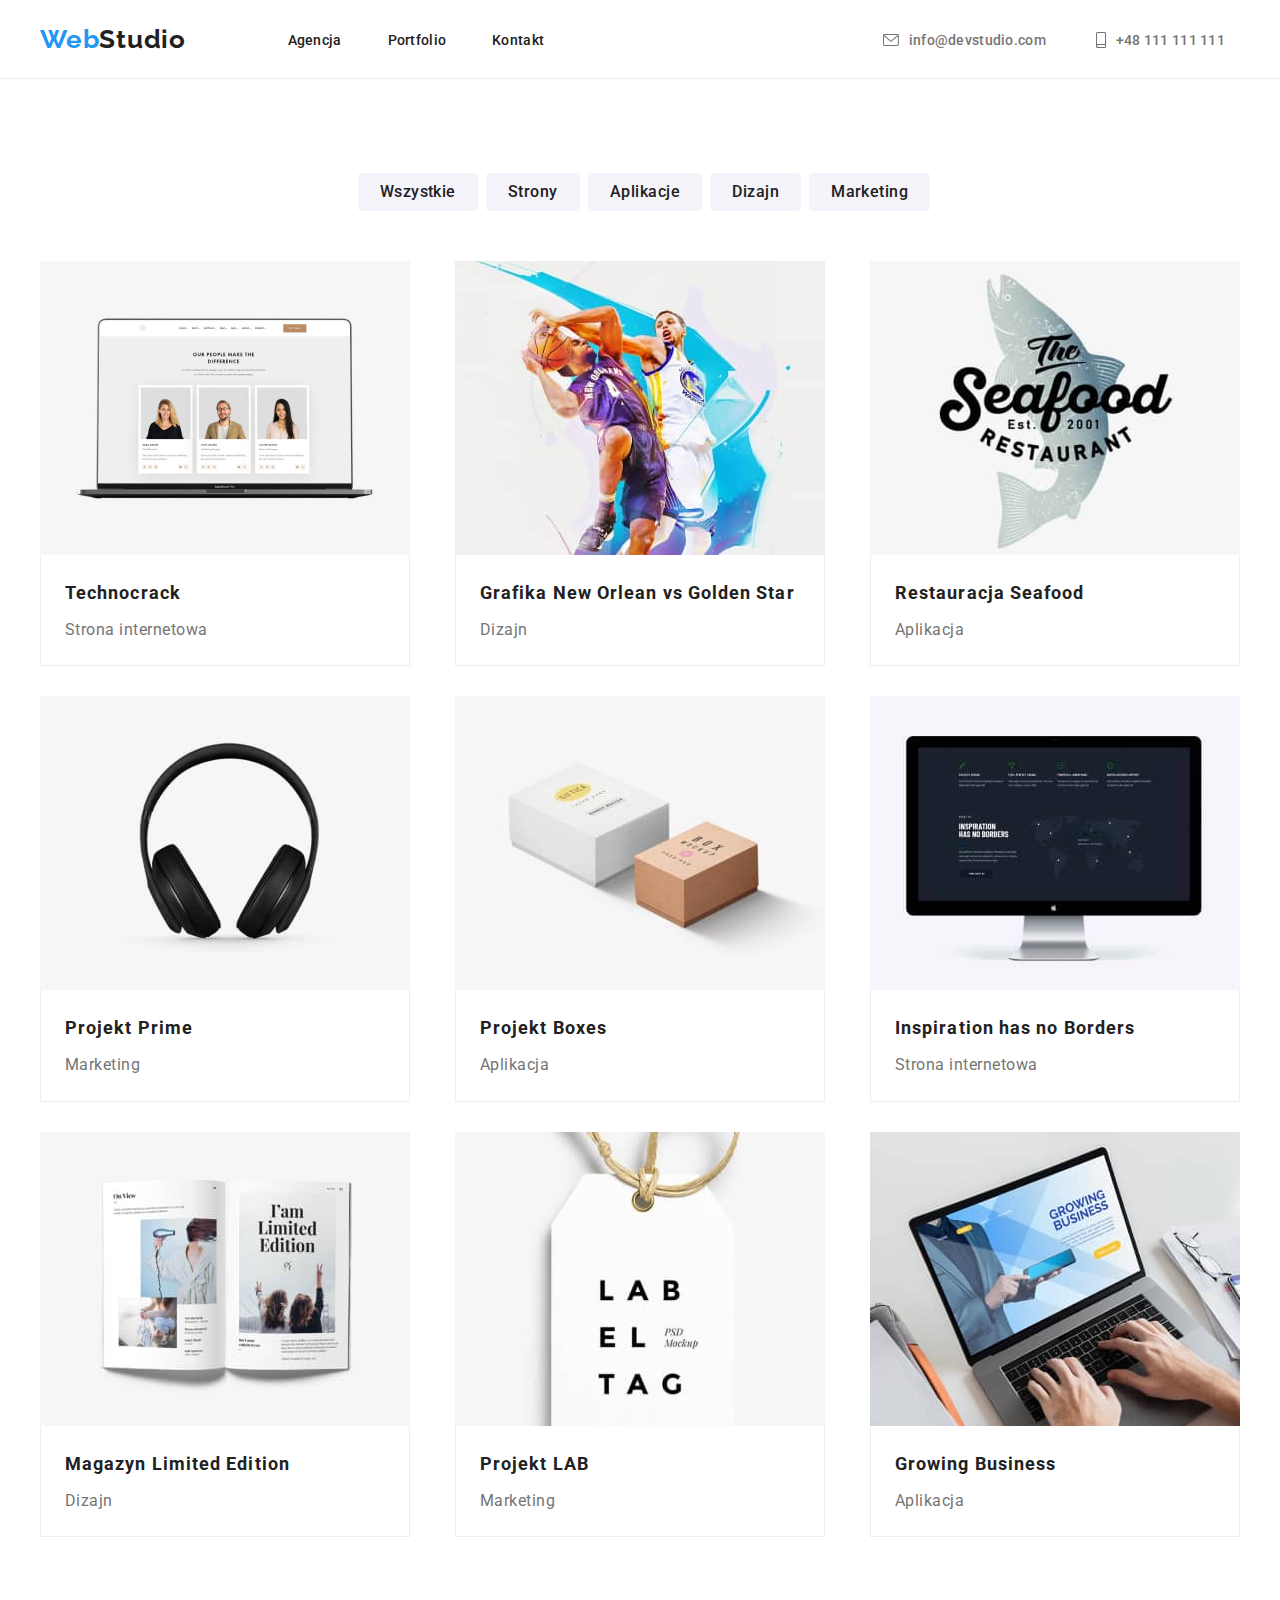
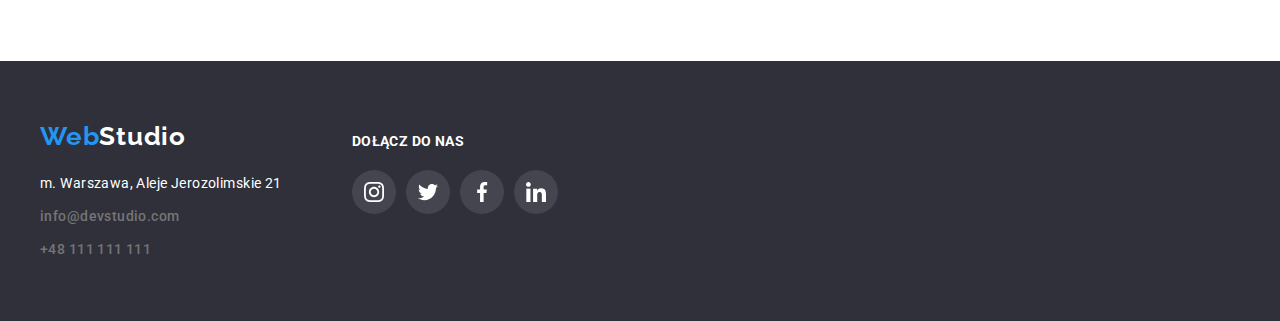
==== portfolio.html @ a98da820 "HW 05" ====
<!DOCTYPE html>
<html lang="pl">
  <!---- ======= H E A D  ======= -->

  <head>
    <title>WebStudio</title>
    <meta charset="utf-8" />
    <meta
      name="desctription"
      content="Efektywne rozwiązania dla Waszego biznesu"
    />
    <link rel="stylesheet" href="css/mordern-normalize.css" />
    <link rel="stylesheet" href="css/styles.css" />
    <link rel="preconnect" href="https://fonts.googleapis.com" />
    <link rel="preconnect" href="https://fonts.gstatic.com" crossorigin />
    <link
      href="https://fonts.googleapis.com/css2?family=Raleway:wght@700&family=Roboto:wght@400;500;700;900&display=swap"
      rel="stylesheet"
    />
  </head>

  <!---- ======= B O D Y ======= -->
  <body>
    <!---- ======= H E A D E R ======= -->

     <header class="header">
      <div class="contanier">
        <nav class="navigation">
          <a href="./index.html" class="navigation-logo logo link1"
            >Web<span class="studioheader">Studio</span></a
          >
          <ul class="navigation-list list">
            <li class="navigation-list-item">
              <a href="" class="link1">Agencja</a>
            </li>
            <li class="navigation-list-item">
              <a href="./portfolio.html" class="link1">Portfolio</a>
            </li>
            <li class="navigation-list-item">
              <a href="" class="link1">Kontakt</a>
            </li>
          </ul>
          <adress class="adress list">
            <ul class="navigation-adress list">    
              <li class="navigation-adress-item">
                  <a href="mailto:info@devstudio.com" class="navigation-center link2">
                  <svg class="navigation-icon" width="16" height="12">
                  <use href="./images/icons.svg#icon-envelope" class="navigation-icon"></use>
                  </svg>
                  info@devstudio.com</a>
              </li>
              <li class="navigation-adress-item">
                  <a href="tel:+48111111111" class="navigation-center link2">
                  <svg class="navigation-icon" width="10" height="16">
                  <use href="./images/icons.svg#icon-smartphone"></use>
                  </svg>
                    +48 111 111 111</a>
              </li>
            </ul>
          </adress>
        </nav>
      </div>
    </header>

    <!---- ======= M A I N ======= -->

    <main>
      <!---- ======= P O R T F O L I O  B U T T O N S ======= -->

      <section class="buttons-section section">
        <ul class="portfolio-button-list list">
          <li>
            <button class="portfolio-button button" type="button">
              Wszystkie
            </button>
          </li>
          <li>
            <button class="portfolio-button button" type="button">
              Strony
            </button>
          </li>
          <li>
            <button class="portfolio-button button" type="button">
              Aplikacje
            </button>
          </li>
          <li>
            <button class="portfolio-button button" type="button">
              Dizajn
            </button>
          </li>
          <li>
            <button class="portfolio-button button" type="button">
              Marketing
            </button>
          </li>
        </ul>
      </section>

      <!---- ======= P O R T F O L I O ======= -->

      <section class="portfolio-section section">
        <div class="contanier">
          <ul class="portfolio-list list">
            <li class="portfolio-item">
              <img
                src="images/portfolio/technocrack.jpg"
                alt="Technocrack"
                width="370"
                height="294"
              />
              <div class="portfolio-item-duble">
                <h3 class="portfolio-title">Technocrack</h3>
                <p class="portfolio-text">Strona internetowa</p>
              </div>
            </li>
            <li class="portfolio-item">
              <img
                src="images/portfolio/grafikaneworleanvsgoldenstar.jpg"
                alt="Grafika New Orlean vs Golden Star"
                width="370"
                height="294"
              />
              <div class="portfolio-item-duble">
                <h3 class="portfolio-title">
                  Grafika New Orlean vs Golden Star
                </h3>
                <p class="portfolio-text">Dizajn</p>
              </div>
            </li>
            <li class="portfolio-item">
              <img
                src="images/portfolio/restauracjaseafood.jpg"
                alt="Restauracja Seafood"
                width="370"
                height="294"
              />
              <div class="portfolio-item-duble">
                <h3 class="portfolio-title">Restauracja Seafood</h3>
                <p class="portfolio-text">Aplikacja</p>
              </div>
            </li>
            <li class="portfolio-item">
              <img
                src="images/portfolio/projektprime.jpg"
                alt="Projekt Prime"
                width="370"
                height="294"
              />
              <div class="portfolio-item-duble">
                <h3 class="portfolio-title">Projekt Prime</h3>
                <p class="portfolio-text">Marketing</p>
              </div>
            </li>
            <li class="portfolio-item">
              <img
                src="images/portfolio/projektboxes.jpg"
                alt="Projekt Boxes"
                width="370"
                height="294"
              />
              <div class="portfolio-item-duble">
                <h3 class="portfolio-title">Projekt Boxes</h3>
                <p class="portfolio-text">Aplikacja</p>
              </div>
            </li>
            <li class="portfolio-item">
              <img
                src="images/portfolio/inspirationhasnoborders.jpg"
                alt="Inspiration has no Borders"
                width="370"
                height="294"
              />
              <div class="portfolio-item-duble">
                <h3 class="portfolio-title">Inspiration has no Borders</h3>
                <p class="portfolio-text">Strona internetowa</p>
              </div>
            </li>
            <li class="portfolio-item">
              <img
                src="images/portfolio/magazynlimitededition.jpg"
                alt="Magazyn Limited Edition"
                width="370"
                height="294"
              />
              <div class="portfolio-item-duble">
                <h3 class="portfolio-title">Magazyn Limited Edition</h3>
                <p class="portfolio-text">Dizajn</p>
              </div>
            </li>
            <li class="portfolio-item">
              <img
                src="images/portfolio/projektlab.jpg"
                alt="Projekt LAB"
                width="370"
                height="294"
              />
              <div class="portfolio-item-duble">
                <h3 class="portfolio-title">Projekt LAB</h3>
                <p class="portfolio-text">Marketing</p>
              </div>
            </li>
            <li class="portfolio-item">
              <img
                src="images/portfolio/growingbusiness.jpg"
                alt="Growing Business"
                width="370"
                height="294"
              />
              <div class="portfolio-item-duble">
                <h3 class="portfolio-title">Growing Business</h3>
                <p class="portfolio-text">Aplikacja</p>
              </div>
            </li>
          </ul>
        </div>
      </section>
    </main>

    <!---- ======= F O O T E R ======= -->

    <footer>
      <div class="footer-contanier contanier">
        <div class="footer-adress">
        <a href="./index.html" class="logo">Web<span class="studiofooter">Studio</spasn></a>
        <address class="footer-adress1">m. Warszawa, Aleje Jerozolimskie 21
     </address>
        <address>
          <ul class="list">
            <li class="footer-adress2">
              <a href="mailto:info@devstudio.com" class="link2">info@devstudio.com</a>
            </li>
            <li class="footer-adress2">
              <a href="tel:+48111111111" class="link2">+48 111 111 111</a>
            </li>
          </ul>
        </address>
        </div>
        <div class="footer-social">
          <h2 class="footer-joinus">DOŁĄCZ DO NAS</h2>
          <ul class="footer-social-list list">
                  <li class="footer-li">
                  <a class="footer-circle link">
                  <svg class="footer-icon" width="20" height="20">
                    <use href="./images/icons.svg#icon-instagram"></use>
                  </svg>
                  </a>
                  </li>
                  <li class="footer-li">
                  <a class="footer-circle link">
                  <svg class="footer-icon" width="20" height="20">
                    <use href="./images/icons.svg#icon-twitter"></use>
                  </svg>
                  </a>
                  </li>
                  <li class="footer-li">
                  <a class="footer-circle link">
                  <svg class="footer-icon" width="20" height="20">
                    <use href="./images/icons.svg#icon-facebook"></use>
                  </svg>
                  </a>
                  </li>
                  <li class="footer-li">
                  <a class="footer-circle link">
                  <svg class="footer-icon" width="20" height="20">
                    <use href="./images/icons.svg#icon-linkedin"></use>
                  </svg>
                  </a>
                  </li>
                </ul>
        </div>
      </div>
    </footer>
  </body>
</html>
---- css/styles.css ----
:root {
  --text-color: #212121;
  --text-color2: #ffffff;
  --text-color3: #757575;
  --brand-color: #2196f3;
  --bacground-color1: #2f303a;
  --background-contanier-color1: #F5F4FA;
  --our-clients-vector-fill: #AFB1B8;
  --main-font: 'Roboto', 'Raleway', sans-serif;
}

/* ======= G E N E R A L ======= */

body {
  font-family: var(--main-font);
  color: var(--text-color);
  font-size: 14px;
}

h1,
h2,
h3,
h4,
h5,
h6 {
  margin: 0;
  padding: 0;
}

ul,
ol {
  margin: 0;
  padding: 0;
}

p {
  margin: 0;
  padding: 0;
}

img {
  display: block;
}

address {
  line-height: 1.71em;
}

.contanier {
  max-width: 1200px;
  margin: 0 auto;
}

.section {
  padding-top: 94px;
  padding-left: 15px;
  padding-bottom: 94px;
  padding-right: 15px;
}

/* ======= L I N K S  ======= */

.list {
  list-style: none;
}

.link1 {
  color: var(--text-color);
  font-weight: 500;
  text-decoration: none;
}

.link2 {
  color: var(--text-color3);
  font-weight: 500;
  text-decoration: none;
}

.link1:hover,
.link2:hover {
  color: var(--brand-color);
}

.link1:focus,
.link2:focus {
  color: var(--brand-color);
}

.logo {
  font-family: 'Raleway';
  color: var(--brand-color);
  text-decoration: none;
  font-style: normal;
  font-weight: 700;
  font-size: 26px;
  line-height: 1.17em;
  letter-spacing: 0.03em;
}

.studioheader {
  color: var(--text-color);
}

.studiofooter {
  color: var(--text-color2);
}

/* ======= B U T T O N S ======= */

.button {
  background-color: var(--brand-color);
  color: var(--text-color2);
  font-size: 16px;
  width: 200px;
  font-weight: 500;
  border: none;
  text-align: center;
  cursor: pointer;
  border-radius: 4px;
  line-height: 1.6em;
  font-family: inherit;
  white-space: nowrap;
}

.button:active,
.button:focus,
.button:hover {
  
}

/* ======= H E A D E R ======= */

.header {
  border-bottom: 1px solid #ececec;
}

.navigation {
  display: flex;
  justify-content: space-between;
  letter-spacing: 0.02em;
}

.navigation-logo {
  margin: 24px 93px 24px 0;
}

.navigation-list {
  display: flex;
  margin-top: 32px;
  margin-right: 330px;
}

.navigation-icon {
  margin-right: 10px;
  cursor: pointer;
  fill: currentColor;
}

.navigation-adress-item:active,
.navigation-adress-item:focus,
.navigation-adress-item:hover {
   fill: var(--brand-color);
   color: var(--brand-color);
}



.navigation-list-item:not(:last-child) {
  margin-right: 46px;
}

.header {
  margin-left: auto;
}

.navigation-adress {
  display: flex;
  align-items: center;
  letter-spacing: 0.02em;
  margin-right: 15px;
  margin-top: 32px; 
}

.navigation-adress-item {
 display: flex;
 align-items: center;
}

.navigation-center {
  display: flex;
  align-items: center;
}

.navigation-adress-item:not(:last-child) {
  margin-right: 50px;
}



/* ======= M A I N ======= */

/* ======= F I R S T  S E C T I O N ======= */

.main-contanier {
  display: flex;
  flex-direction: column;
  align-items: center;
}

.main-header {
  font-size: 44px;
  font-weight: 900;
  font-style: normal;
  line-height: 1.36em;
  letter-spacing: 0.06em;
  text-align: center;
  color: var(--text-color2);
  width: 696px;
  padding-bottom: 30px;
} 
 
.main-header-background1 {
  background-image:  
                linear-gradient(rgba(47, 48, 58, 0.4),
                rgba(47, 48, 58, 0.4),
                rgba(47, 48, 58, 0.4),
                rgba(47, 48, 58, 0.4)),
                url("../images/background/backgroundteam.png");
  min-height: 600px;
  background-size: 1600px;
  background-repeat: no-repeat;
  background-position: center;
  display: flex;
  flex-direction: column;
  justify-content: center;
}

.main-button {
  width: 200px;
  height: 50px;
  justify-content: space-evenly;
  letter-spacing: 0.06em;
}

/* ======= S E C O N D  S E C T I O N ======= */

.second-section-image-list {
  display: flex;
  justify-content: space-between;
}

.second-section-image-contanier {
  width: 270px;
  background-color: var(--background-contanier-color1);
  margin-bottom: 30px;
  display: flex;
  justify-content: center;
}

.second-section-image {
  margin: 25px 0 25px 0;
}

.second-section-list {
  display: flex;
  align-items: center;
  justify-content: space-between;
}

.second-section-head {
  font-weight: 700;
  line-height: 1.17em;
  letter-spacing: 0.06em;
}

.second-section-post {
  color: var(--text-color3);
  line-height: 1.71em;
  letter-spacing: 0.03em;
  margin-top: 15px;
  max-width: 270px;
}

/* ======= T H I R D  S E C T I O N ======= */

.third-section {
  padding-top: 0;
}

.third-section-head {
  text-align: center;
  font-size: 36px;
  font-weight: 700;
  line-height: 1.17em;
  letter-spacing: 0.03em;
  margin-bottom: 50px;  
}

.third-section-list {
  display: flex;
  justify-content: space-between;
  align-items: center;
 
}
 
/* ======= C R E W  S E C T I O N ======= */

.crew-section-background {
  background-color: #F5F4FA;
}
.crew-section-head {
  text-align: center;
  font-size: 36px;
  font-weight: 700;
  line-height: 1.17em;
  letter-spacing: 0.03em;
  margin-bottom: 50px;
}

.crew-section-list {
  display: flex;
  justify-content: space-between;
  align-items: center;
}

.crew-section-item {
  background-color: var(--text-color2);
  box-shadow: 0px 1px 3px rgba(0, 0, 0, 0.12), 0px 1px 1px rgba(0, 0, 0, 0.14), 0px 2px 1px rgba(0, 0, 0, 0.2);
  border-radius: 0px 0px 4px 4px;
}
    
.crew-section-post-head {
  font-size: 16px;
  font-weight: 500;
  line-height: 1.17em;  
  letter-spacing: 0.03em;
  text-align: center;
  margin-top: 30px
}

.crew-section-post {
  font-size: 16px;
  color:var(--text-color3); 
  line-height: 1.17;
  letter-spacing: 0.03em;
  text-align: center;
  margin: 10px 0 0 0;  
}

.crew-section-social {
  display: flex;
  align-items: center;
  justify-content: space-around;
  margin-bottom: 30px;
  margin-left: 32px;
  margin-right: 32px;
  margin-top: 16px;
 
}

.crew-section-li {
  padding: 0;
  margin: 0;
  display: flex;
  justify-content: space-around;
}


.circle {
  display: flex;
  width: 44px;
  height: 44px;
  border-radius: 50%;
  justify-content: center;
  align-items: center;
  cursor: pointer;
  fill: var(--text-color2);
}

.circle:active,
.circle:focus,
.circle:hover {
  background-color: var(--brand-color);
  fill: var(--text-color2);
}

.crew-section-icon {
  fill: var(--our-clients-vector-fill);
}

.circle:active,
.circle:focus,
.circle:hover > .crew-section-icon {
  fill: var(--text-color2);
}

/* ======= O U R  C L I E N T S ======= */

.ourclients-head {
  text-align: center;
  font-size: 36px;
  font-weight: 700;
  line-height: 1.17em;
  letter-spacing: 0.03em;
  margin-bottom: 50px;
}

.ourclients-list {
  display: flex;
  justify-content: space-between;
}

.ourclients-icon {
  display: flex;
  fill: var(--our-clients-vector-fill);
  
}

.ourclients-list-item {
  display: flex;
  align-items: center;
  justify-content: center;
  width: 170px;
  height: 92px;
  border: 1px solid #afb1b8;
  border-radius: 4px;

}

.ourclients-list-link {

}

.ourclients-list-item:active,
.ourclients-list-item:hover,
.ourclients-list-item:focus {
  border-color: var(--brand-color);
  cursor: pointer;
}

.ourclients-list-item:active svg,
.ourclients-list-item:hover svg,
.ourclients-list-item:focus svg {
  fill:  var(--brand-color);
  cursor: pointer;
}




/* ======= P O R T F O L I O  B U T T O N S ======= */

.buttons-section {
  padding-bottom: 50px;
}

.portfolio-button-list {
  display: flex;
  justify-content: center;
}

.portfolio-button {
  background-color: var(--background-contanier-color1);
  color: var(--text-color);
  width: auto;
  letter-spacing: 0.03em;
  display: flex;
  justify-content: center;
  text-align: center;
  margin-left: 8px;
  padding:6px 22px 6px 22px;
}

.portfolio-button:active,
.portfolio-button:focus,
.portfolio-button:hover {
  background-color: var(--brand-color);
  color: var(--text-color2);
  box-shadow: 0px 3px 1px rgba(0, 0, 0, 0.1), 0px 1px 2px rgba(0, 0, 0, 0.08), 0px 2px 2px rgba(0, 0, 0, 0.12);
  border-radius: 4px;
}

/* ======= P O R T F O L I O ======= */

.portfolio-section {
  padding-top: 0px;
}

.portfolio-list {
  display: flex;
  flex-wrap: wrap;
  justify-content: space-between;
  align-items: center;
}

.portfolio-item {
  margin-bottom: 30px;
}

.portfolio-item:active,
.portfolio-item:focus,
.portfolio-item:hover {
  box-shadow: 0px 1px 1px rgba(0, 0, 0, 0.12), 
              0px 4px 4px rgba(0, 0, 0, 0.06), 
              1px 4px 6px rgba(0, 0, 0, 0.16);
  cursor: pointer;
}

.portfolio-item-duble {
  border-right: 1px solid #eeeeee;
  border-bottom: 1px solid #eeeeee;
  border-left: 1px solid #eeeeee;
  border-top: 0;
  padding-top: 20px;
}

.portfolio-title {
  font-size: 18px;
  margin: 0 24px 0 24px;
  line-height: 2em;
  letter-spacing: 0.06em;
}

.portfolio-text {
  color: var(--text-color3);
  font-size: 16px;
  margin: 4px 24px 20px 24px;
  line-height: 1.9em;
  letter-spacing: 0.03em  
}

/* ======= F O O T E R ======= */

footer {
  background-color: var(--bacground-color1);
}

footer .contanier {
  padding: 60PX 0 60px 0;
}

.footer {
}

.footer-contanier {
  display: flex;
}

.footer-adress1 {
  font-size: 14px;
  font-style: normal;
  color: var(--text-color2);
  line-height: 1.71em;
  letter-spacing: 0.03em;
  margin-top: 20px;
}

.footer-adress2 {
  font-size: 14px;
  font-style: normal;
  color:rgba(255, 255, 255, 0.6);
  line-height: 1.71em;
  letter-spacing: 0.03em;
  margin-top: 9px;
}

.footer-social {
  margin-left: 70px;
}

.footer-joinus {
  font-size: 14px;
  font-weight: 700;
  line-height: 1.17em;
  letter-spacing: 0.03em;
  color: var(--text-color2);
  margin-top: 12px;
}

.footer-social-list {
  display: flex;
  margin-top: 20px;
}

.footer-li {
  margin-right: 10px;
}

.footer-circle {
  display: flex;
  width: 44px;
  height: 44px;
  border-radius: 50%;
  justify-content: center;
  align-items: center;
  cursor: pointer;
  fill: var(--text-color2);
  background-color: #FFFFFF1A;
}

.footer-circle:active,
.footer-circle:focus,
.footer-circle:hover {
  background-color: var(--brand-color);
}

/* =======
.portfolio-title {
  font-size: 18px;
  font-weight: 700;
}

.portfolio-text {
  font-size: 16px;
}
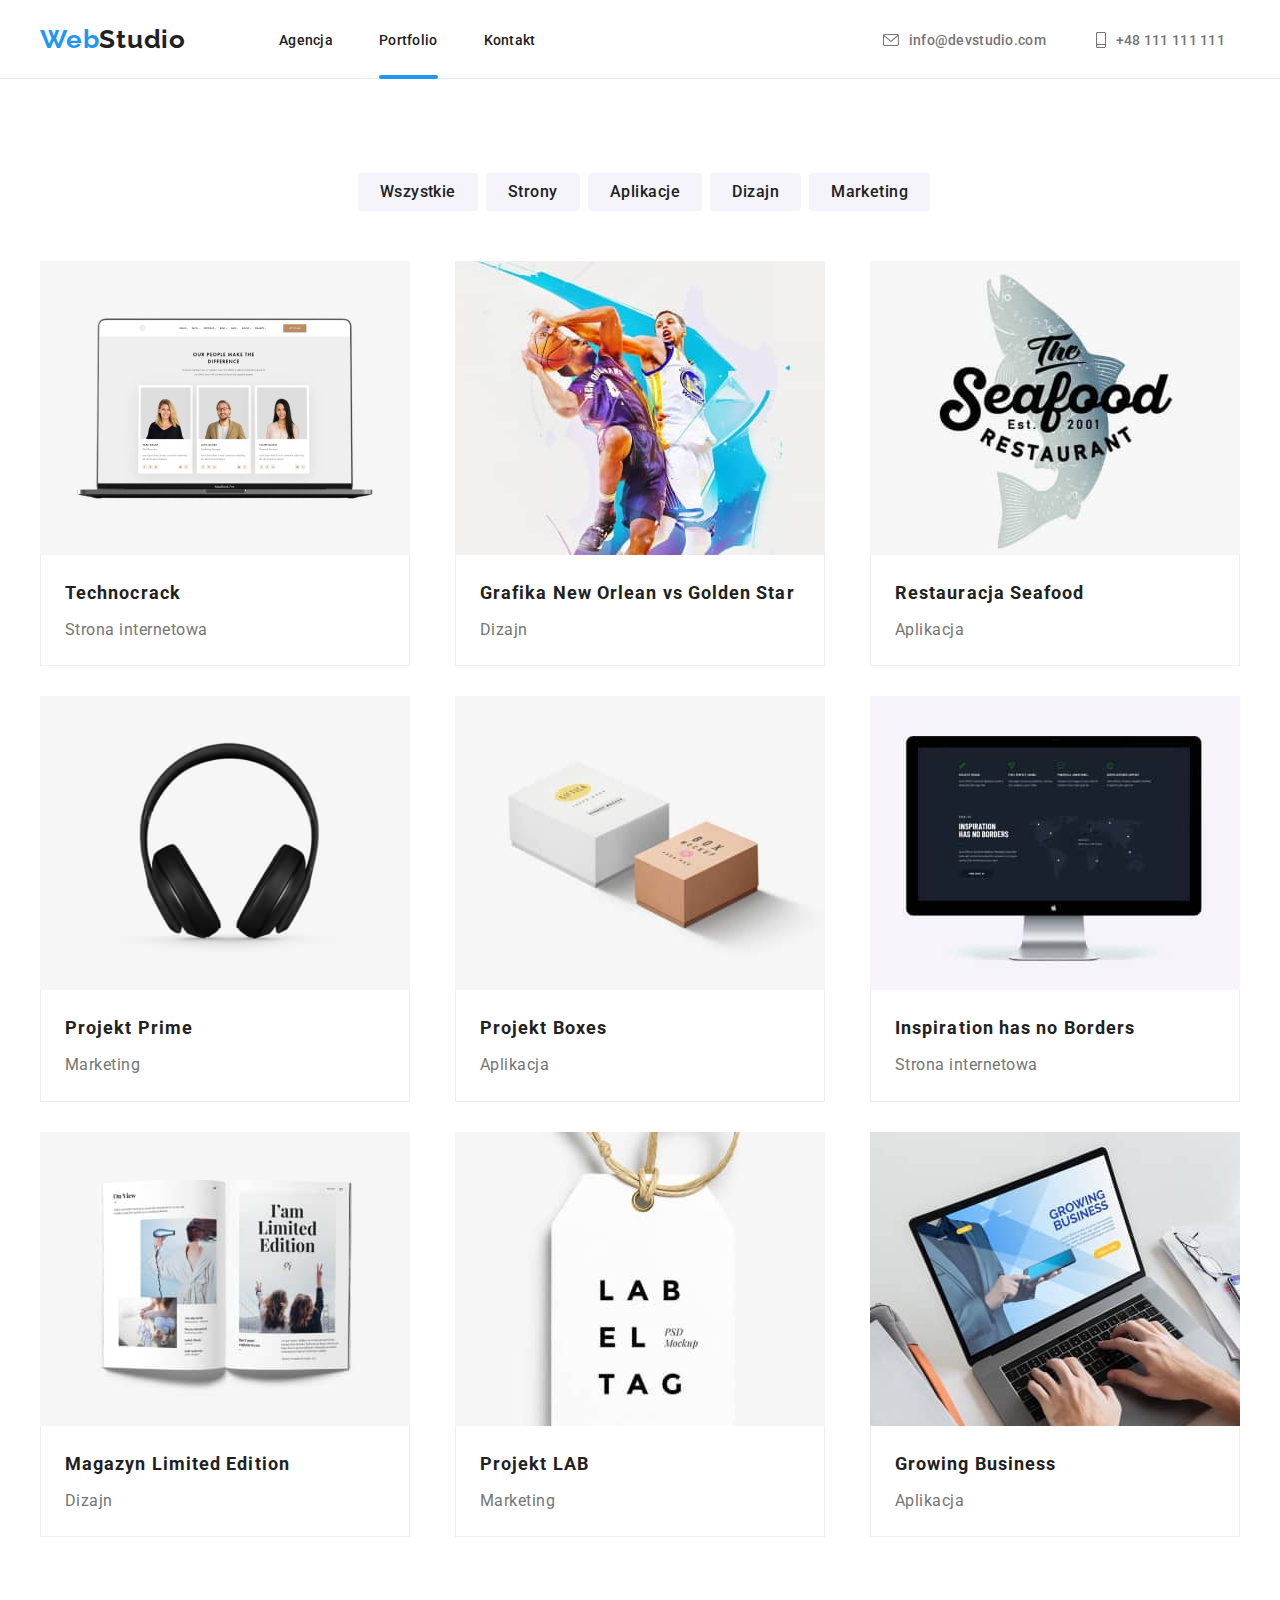
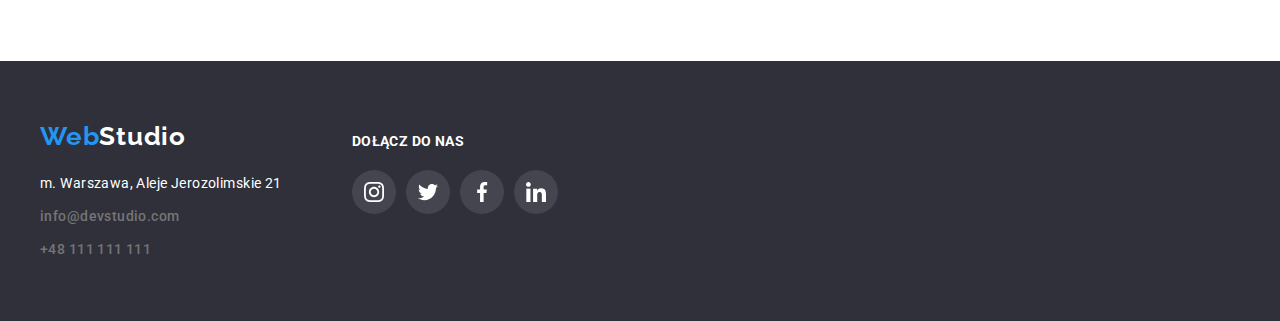
==== commit d9a277e7: "HW 5" ====
--- a/portfolio.html
+++ b/portfolio.html
@@ -31,13 +31,13 @@
           >
           <ul class="navigation-list list">
             <li class="navigation-list-item">
-              <a href="" class="link1">Agencja</a>
+              <a href="./index.html" class="navigation-list-link link1">Agencja</a>
             </li>
             <li class="navigation-list-item">
-              <a href="./portfolio.html" class="link1">Portfolio</a>
+              <a href="./portfolio.html" class="navigation-list-link activepage link1">Portfolio</a>
             </li>
             <li class="navigation-list-item">
-              <a href="" class="link1">Kontakt</a>
+              <a href="" class="navigation-list-link link1">Kontakt</a>
             </li>
           </ul>
           <adress class="adress list">
@@ -109,6 +109,9 @@
                 width="370"
                 height="294"
               />
+              <div class="overlay">
+                <p class="overlay-post">Technocrack jest popularną platformą wykorzystywaną do rozpowszechniania koronawirusa. Firmy wykorzystują tę platformę do celów szpiegowskich i ataków na niezabezpieczone serwery konkurencji</p>
+              </div>
               <div class="portfolio-item-duble">
                 <h3 class="portfolio-title">Technocrack</h3>
                 <p class="portfolio-text">Strona internetowa</p>
@@ -121,6 +124,9 @@
                 width="370"
                 height="294"
               />
+              <div class="overlay">
+                <p class="overlay-post">Technocrack jest popularną platformą wykorzystywaną do rozpowszechniania koronawirusa. Firmy wykorzystują tę platformę do celów szpiegowskich i ataków na niezabezpieczone serwery konkurencji</p>
+              </div>
               <div class="portfolio-item-duble">
                 <h3 class="portfolio-title">
                   Grafika New Orlean vs Golden Star
@@ -135,6 +141,9 @@
                 width="370"
                 height="294"
               />
+              <div class="overlay">
+                <p class="overlay-post">Technocrack jest popularną platformą wykorzystywaną do rozpowszechniania koronawirusa. Firmy wykorzystują tę platformę do celów szpiegowskich i ataków na niezabezpieczone serwery konkurencji</p>
+              </div>
               <div class="portfolio-item-duble">
                 <h3 class="portfolio-title">Restauracja Seafood</h3>
                 <p class="portfolio-text">Aplikacja</p>
@@ -147,6 +156,9 @@
                 width="370"
                 height="294"
               />
+              <div class="overlay">
+                <p class="overlay-post">Technocrack jest popularną platformą wykorzystywaną do rozpowszechniania koronawirusa. Firmy wykorzystują tę platformę do celów szpiegowskich i ataków na niezabezpieczone serwery konkurencji</p>
+              </div>
               <div class="portfolio-item-duble">
                 <h3 class="portfolio-title">Projekt Prime</h3>
                 <p class="portfolio-text">Marketing</p>
@@ -159,6 +171,9 @@
                 width="370"
                 height="294"
               />
+              <div class="overlay">
+                <p class="overlay-post">Technocrack jest popularną platformą wykorzystywaną do rozpowszechniania koronawirusa. Firmy wykorzystują tę platformę do celów szpiegowskich i ataków na niezabezpieczone serwery konkurencji</p>
+              </div>
               <div class="portfolio-item-duble">
                 <h3 class="portfolio-title">Projekt Boxes</h3>
                 <p class="portfolio-text">Aplikacja</p>
@@ -171,6 +186,9 @@
                 width="370"
                 height="294"
               />
+              <div class="overlay">
+                <p class="overlay-post">Technocrack jest popularną platformą wykorzystywaną do rozpowszechniania koronawirusa. Firmy wykorzystują tę platformę do celów szpiegowskich i ataków na niezabezpieczone serwery konkurencji</p>
+              </div>
               <div class="portfolio-item-duble">
                 <h3 class="portfolio-title">Inspiration has no Borders</h3>
                 <p class="portfolio-text">Strona internetowa</p>
@@ -183,6 +201,9 @@
                 width="370"
                 height="294"
               />
+              <div class="overlay">
+                <p class="overlay-post">Technocrack jest popularną platformą wykorzystywaną do rozpowszechniania koronawirusa. Firmy wykorzystują tę platformę do celów szpiegowskich i ataków na niezabezpieczone serwery konkurencji</p>
+              </div>
               <div class="portfolio-item-duble">
                 <h3 class="portfolio-title">Magazyn Limited Edition</h3>
                 <p class="portfolio-text">Dizajn</p>
@@ -195,6 +216,9 @@
                 width="370"
                 height="294"
               />
+              <div class="overlay">
+                <p class="overlay-post">Technocrack jest popularną platformą wykorzystywaną do rozpowszechniania koronawirusa. Firmy wykorzystują tę platformę do celów szpiegowskich i ataków na niezabezpieczone serwery konkurencji</p>
+              </div>
               <div class="portfolio-item-duble">
                 <h3 class="portfolio-title">Projekt LAB</h3>
                 <p class="portfolio-text">Marketing</p>
@@ -207,6 +231,9 @@
                 width="370"
                 height="294"
               />
+              <div class="overlay">
+                <p class="overlay-post">Technocrack jest popularną platformą wykorzystywaną do rozpowszechniania koronawirusa. Firmy wykorzystują tę platformę do celów szpiegowskich i ataków na niezabezpieczone serwery konkurencji</p>
+              </div>
               <div class="portfolio-item-duble">
                 <h3 class="portfolio-title">Growing Business</h3>
                 <p class="portfolio-text">Aplikacja</p>
--- a/css/styles.css
+++ b/css/styles.css
@@ -7,6 +7,7 @@
   --background-contanier-color1: #F5F4FA;
   --our-clients-vector-fill: #AFB1B8;
   --main-font: 'Roboto', 'Raleway', sans-serif;
+  --transition: 250ms cubic-bezier(0.4, 0, 0.2, 1);
 }
 
 /* ======= G E N E R A L ======= */
@@ -104,6 +105,7 @@
 .studiofooter {
   color: var(--text-color2);
 }
+
 
 /* ======= B U T T O N S ======= */
 
@@ -147,7 +149,12 @@
 .navigation-list {
   display: flex;
   margin-top: 32px;
-  margin-right: 330px;
+  margin-right: auto;
+}
+
+.navigation-list-link {
+  transition: var(--transition);
+  transition-property: color;
 }
 
 .navigation-icon {
@@ -156,25 +163,32 @@
   fill: currentColor;
 }
 
+
 .navigation-adress-item:active,
 .navigation-adress-item:focus,
 .navigation-adress-item:hover {
-   fill: var(--brand-color);
    color: var(--brand-color);
 }
-
-
 
 .navigation-list-item:not(:last-child) {
   margin-right: 46px;
 }
-
+.activepage::after {
+  content: "";
+  border-top: 4px solid var(--brand-color);
+  border-radius: 2px;
+  display: block;
+  top: 27px;
+  position: relative;
+
+}
 .header {
   margin-left: auto;
 }
 
 .navigation-adress {
   display: flex;
+  flex-wrap: wrap;
   align-items: center;
   letter-spacing: 0.02em;
   margin-right: 15px;
@@ -189,6 +203,8 @@
 .navigation-center {
   display: flex;
   align-items: center;
+  transition: var(--transition);
+  transition-property: color, fill;
 }
 
 .navigation-adress-item:not(:last-child) {
@@ -302,6 +318,32 @@
   align-items: center;
  
 }
+
+.third-section-li {
+  position: relative;
+}
+
+.third-section-label {
+ 
+  
+
+}
+
+.third-section-post {
+  display: flex;
+  justify-content: space-around;
+  align-items: center;
+  font-weight: 700;
+  line-height: 1,17em;
+  width: 370px;
+  height: 70px;
+  background-color: rgba(47, 48, 58, 0.8);
+  position: absolute;
+  top: 76%;
+  color: var(--text-color2);
+  letter-spacing: 0.03em;
+
+}
  
 /* ======= C R E W  S E C T I O N ======= */
 
@@ -375,6 +417,8 @@
   align-items: center;
   cursor: pointer;
   fill: var(--text-color2);
+  transition: var(--transition);
+  transition-property: fill, background-color;
 }
 
 .circle:active,
@@ -413,6 +457,8 @@
 .ourclients-icon {
   display: flex;
   fill: var(--our-clients-vector-fill);
+  transition: var(--transition);
+  transition-property: fill;
   
 }
 
@@ -424,11 +470,12 @@
   height: 92px;
   border: 1px solid #afb1b8;
   border-radius: 4px;
+  transition: var(--transition);
+  transition-property: border-color;
 
 }
 
 .ourclients-list-link {
-
 }
 
 .ourclients-list-item:active,
@@ -469,6 +516,8 @@
   text-align: center;
   margin-left: 8px;
   padding:6px 22px 6px 22px;
+  transition: var(--transition);
+  transition-property: color, background, box-shadow;
 }
 
 .portfolio-button:active,
@@ -494,7 +543,11 @@
 }
 
 .portfolio-item {
+  position: relative;
+  overflow: hidden;
   margin-bottom: 30px;
+  transition: var(--transition);
+  transition-property: box-shadow;
 }
 
 .portfolio-item:active,
@@ -504,9 +557,39 @@
               0px 4px 4px rgba(0, 0, 0, 0.06), 
               1px 4px 6px rgba(0, 0, 0, 0.16);
   cursor: pointer;
+  transition: var(--transition); 
+  transition-property: box-shadow;
+}
+
+.portfolio-item:hover .overlay {
+   transform: translatey(0);
+   transition: var(--transition);
+   transition-property: transform;
+}
+
+.overlay {
+  position: absolute;
+  width: 100%;
+  height: 100%;
+  top: 0;
+  left: 0;
+  background-color: rgba(33, 150, 243, 0.9);
+  transform: translateY(100%);
+}
+
+
+.overlay-post {
+  position: absolute;
+  font-size: 18px;
+  letter-spacing: 0.03em;
+  color: var(--text-color2);
+  margin: 49px 45px 49px 24px;
+  line-height: 1.55em;
 }
 
 .portfolio-item-duble {
+  position: relative;
+  background: var(--text-color2);
   border-right: 1px solid #eeeeee;
   border-bottom: 1px solid #eeeeee;
   border-left: 1px solid #eeeeee;
@@ -596,6 +679,8 @@
   cursor: pointer;
   fill: var(--text-color2);
   background-color: #FFFFFF1A;
+  transition: var(--transition);
+  transition-property: background-color;
 }
 
 .footer-circle:active,
@@ -604,6 +689,64 @@
   background-color: var(--brand-color);
 }
 
+/* ======= B A C K D R O P ======= */
+
+.backdrop {
+  position: fixed;
+  left: 0;
+  top: 0;
+  width: 100%;
+  height: 100%;
+  background-color: rgba(0, 0, 0, 0.2);
+  transition: var(--transition);
+  transition-property: transform, visibility, opacity;
+  
+  
+}
+
+.modal {
+  position: absolute;
+  left: 50%;
+  top: 50%;
+  transform: translate(-50%,-50%);
+  width: 528px;
+  min-height: 581px;
+  background-color: var(--text-color2);
+  transition: var(--transition);
+  transition-property: transform;
+}
+
+.close-btn {
+  position: absolute;
+  top: 8px;
+  right: 8px;
+  width: 30px;
+  height: 30px;
+  border: 1px solid rgba(0, 0, 0, 0.1);
+  background-color: var(--text-color2);
+  border-radius: 50%;
+  cursor: pointer;  
+}
+
+.x {
+  position: absolute;
+  top: 50%;
+  left: 50%;
+  transform: translate(-50%, -50%);
+}
+
+.is-hidden {
+  opacity: 0;
+  visibility: hidden;
+  pointer-events: none;
+  transform: translate(100%);
+}
+
+
+
+
+
+
 /* =======
 .portfolio-title {
   font-size: 18px;
